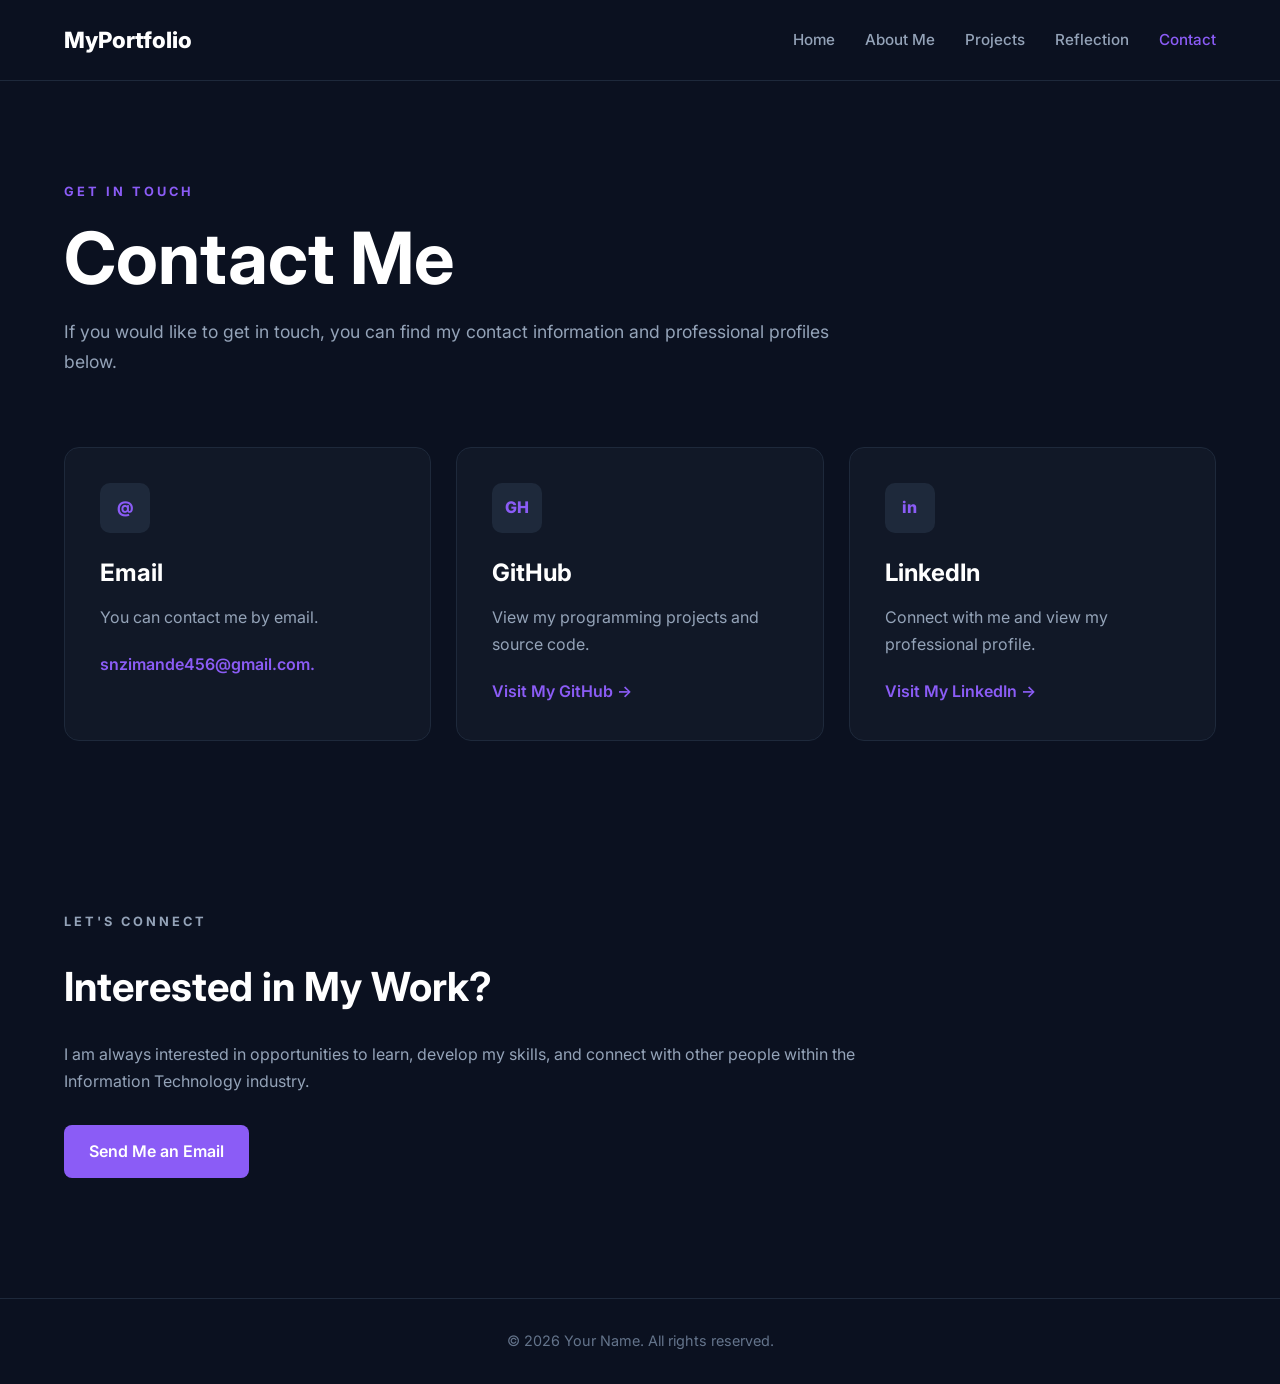
==== contact.html @ 18156eb1 "My portfolio" ====
<!DOCTYPE html>

<html lang="en">
<head>
    <meta charset="UTF-8">
    <meta name="viewport" content="width=device-width, initial-scale=1.0">
    <meta name="description" content="Contact information and professional profiles for Your Name.">
    <title>Contact | My Portfolio</title>
    <link rel="stylesheet" href="style.css">
</head>

<body>

<header>
    <nav class="navbar">
        <div class="logo">MyPortfolio</div>

    <ul class="nav-links">
        <li><a href="index.html">Home</a></li>
        <li><a href="about.html">About Me</a></li>
        <li><a href="projects.html">Projects</a></li>
        <li><a href="reflection.html">Reflection</a></li>
        <li><a href="contact.html" class="active">Contact</a></li>
    </ul>
</nav>

</header>

<main>

<section class="page-header">
    <p class="eyebrow">GET IN TOUCH</p>
    <h1>Contact Me</h1>
    <p>
        If you would like to get in touch, you can find my
        contact information and professional profiles below.
    </p>
</section>


<section class="contact-grid">

    <div class="contact-card">

        <span class="contact-icon">@</span>

        <h2>Email</h2>

        <p>
            You can contact me by email.
        </p>

        <a href="mailto:snzimande456@gmail.com">
            snzimande456@gmail.com.
        </a>

    </div>


    <div class="contact-card">

        <span class="contact-icon">GH</span>

        <h2>GitHub</h2>

        <p>
            View my programming projects and source code.
        </p>

        <a href="https://github.com/ST10183958" target="_blank" rel="noopener noreferrer">
            Visit My GitHub →
        </a>

    </div>


    <div class="contact-card">

        <span class="contact-icon">in</span>

        <h2>LinkedIn</h2>

        <p>
            Connect with me and view my professional profile.
        </p>

        <a href="https://www.linkedin.com/in/sbusiso-nzimande-01b709307/" target="_blank" rel="noopener noreferrer">
            Visit My LinkedIn →
        </a>

    </div>

</section>


<section class="contact-message">

    <div class="section-heading">
        <p class="eyebrow">LET'S CONNECT</p>
        <h2>Interested in My Work?</h2>
    </div>

    <p>
        I am always interested in opportunities to learn, develop
        my skills, and connect with other people within the
        Information Technology industry.
    </p>

    <a href="mailto:your.email@example.com" class="btn primary-btn">
        Send Me an Email
    </a>

</section>

</main>

<footer>
    <p>© 2026 Your Name. All rights reserved.</p>
</footer>

</body>
</html>
---- style.css ----
@import url('https://fonts.googleapis.com/css2?family=Inter:wght@400;500;600;700;800&display=swap');

* {
  margin: 0;
  padding: 0;
  box-sizing: border-box;
  }

html {
scroll-behavior: smooth;
}

body {
font-family: 'Inter', sans-serif;
background: #0b1120;
color: #e5e7eb;
line-height: 1.7;
}

a {
color: inherit;
text-decoration: none;
}

img {
max-width: 100%;
display: block;
}

.navbar {
width: 90%;
max-width: 1200px;
margin: auto;
min-height: 80px;
display: flex;
align-items: center;
justify-content: space-between;
}

header {
border-bottom: 1px solid #1e293b;
background: #0b1120;
}

.logo {
font-size: 1.4rem;
font-weight: 800;
color: #ffffff;
}

.nav-links {
display: flex;
list-style: none;
gap: 30px;
}

.nav-links a {
color: #94a3b8;
font-size: 0.95rem;
font-weight: 500;
transition: 0.3s ease;
}

.nav-links a:hover,
.nav-links a.active {
color: #8b5cf6;
}

main {
width: 90%;
max-width: 1200px;
margin: auto;
}

.hero {
min-height: 650px;
display: grid;
grid-template-columns: 1.2fr 0.8fr;
align-items: center;
gap: 80px;
}

.hero-content {
max-width: 700px;
}

.eyebrow {
color: #8b5cf6;
font-size: 0.8rem;
font-weight: 700;
letter-spacing: 3px;
margin-bottom: 15px;
}

.hero h1 {
font-size: clamp(3rem, 7vw, 5.5rem);
line-height: 1.05;
color: #ffffff;
margin-bottom: 25px;
}

.hero h1 span {
color: #8b5cf6;
}

.hero-text {
color: #94a3b8;
font-size: 1.15rem;
max-width: 650px;
margin-bottom: 35px;
}

.hero-buttons {
display: flex;
gap: 15px;
flex-wrap: wrap;
}

.btn {
display: inline-block;
padding: 13px 25px;
border-radius: 8px;
font-weight: 600;
transition: 0.3s ease;
}

.primary-btn {
background: #8b5cf6;
color: #ffffff;
}

.primary-btn:hover {
background: #7c3aed;
transform: translateY(-2px);
}

.secondary-btn {
border: 1px solid #334155;
color: #ffffff;
}

.secondary-btn:hover {
border-color: #8b5cf6;
color: #8b5cf6;
}

.hero-image {
display: flex;
justify-content: center;
}

.hero-image img {
width: 320px;
height: 380px;
object-fit: cover;
border-radius: 20px;
border: 1px solid #334155;
}

.intro-section,
.content-section {
padding: 100px 0;
max-width: 900px;
}

.section-heading {
margin-bottom: 30px;
}

.section-heading h2 {
font-size: 2.5rem;
color: #ffffff;
line-height: 1.2;
}

.intro-section p,
.content-section > p {
color: #94a3b8;
margin-bottom: 20px;
}

.highlights {
display: grid;
grid-template-columns: repeat(3, 1fr);
gap: 25px;
padding: 30px 0 100px;
}

.highlight-card {
padding: 35px;
border: 1px solid #1e293b;
background: #111827;
border-radius: 15px;
transition: 0.3s ease;
}

.highlight-card:hover {
transform: translateY(-5px);
border-color: #8b5cf6;
}

.card-icon {
color: #8b5cf6;
font-weight: 800;
margin-bottom: 20px;
}

.highlight-card h3 {
color: #ffffff;
margin-bottom: 15px;
}

.highlight-card p {
color: #94a3b8;
margin-bottom: 20px;
}

.highlight-card a,
.project-content > a,
.contact-card a {
color: #8b5cf6;
font-weight: 600;
}

.page-header {
padding: 100px 0 70px;
max-width: 800px;
}

.page-header h1 {
font-size: clamp(2.8rem, 6vw, 4.5rem);
color: #ffffff;
line-height: 1.1;
margin-bottom: 20px;
}

.page-header > p:last-child {
color: #94a3b8;
font-size: 1.1rem;
}

.about-section {
display: grid;
grid-template-columns: 350px 1fr;
gap: 70px;
align-items: center;
padding-bottom: 100px;
}

.about-image img {
width: 100%;
height: 420px;
object-fit: cover;
border-radius: 20px;
border: 1px solid #334155;
}

.about-content h2 {
font-size: 2.3rem;
color: #ffffff;
margin-bottom: 25px;
}

.about-content p {
color: #94a3b8;
margin-bottom: 20px;
}

.skills-grid {
display: grid;
grid-template-columns: repeat(2, 1fr);
gap: 20px;
}

.skill-card {
padding: 30px;
background: #111827;
border: 1px solid #1e293b;
border-radius: 12px;
}

.skill-card h3 {
color: #ffffff;
margin-bottom: 10px;
}

.skill-card p {
color: #94a3b8;
}

.skill-list {
display: flex;
flex-direction: column;
gap: 20px;
}

.skill-item {
display: flex;
gap: 25px;
padding: 25px;
border-left: 2px solid #8b5cf6;
background: #111827;
}

.skill-item > span {
color: #8b5cf6;
font-weight: 800;
}

.skill-item h3 {
color: #ffffff;
margin-bottom: 5px;
}

.skill-item p {
color: #94a3b8;
}

.projects-grid {
display: grid;
grid-template-columns: repeat(2, 1fr);
gap: 30px;
padding-bottom: 100px;
}

.project-card {
background: #111827;
border: 1px solid #1e293b;
border-radius: 15px;
overflow: hidden;
transition: 0.3s ease;
}

.project-card:hover {
transform: translateY(-5px);
border-color: #8b5cf6;
}

.project-image {
height: 250px;
overflow: hidden;
}

.project-image img {
width: 100%;
height: 100%;
object-fit: cover;
}

.project-content {
padding: 30px;
}

.project-number,
.reflection-number {
color: #8b5cf6;
font-size: 0.8rem;
font-weight: 800;
letter-spacing: 2px;
}

.project-content h2 {
color: #ffffff;
margin: 10px 0 15px;
}

.project-content p {
color: #94a3b8;
margin-bottom: 20px;
}

.technology-list {
display: flex;
flex-wrap: wrap;
gap: 8px;
margin-bottom: 25px;
}

.technology-list span {
padding: 5px 10px;
background: #1e293b;
color: #c4b5fd;
border-radius: 5px;
font-size: 0.8rem;
}

.reflection-container {
max-width: 900px;
padding-bottom: 100px;
}

.reflection-card {
padding: 40px;
margin-bottom: 25px;
background: #111827;
border: 1px solid #1e293b;
border-radius: 15px;
}

.reflection-card h2 {
color: #ffffff;
font-size: 1.8rem;
margin: 10px 0 20px;
}

.reflection-card p {
color: #94a3b8;
margin-bottom: 15px;
}

.contact-grid {
display: grid;
grid-template-columns: repeat(3, 1fr);
gap: 25px;
padding-bottom: 100px;
}

.contact-card {
background: #111827;
border: 1px solid #1e293b;
border-radius: 15px;
padding: 35px;
}

.contact-icon {
display: inline-flex;
width: 50px;
height: 50px;
align-items: center;
justify-content: center;
background: #1e293b;
color: #8b5cf6;
border-radius: 10px;
font-weight: 800;
margin-bottom: 20px;
}

.contact-card h2 {
color: #ffffff;
margin-bottom: 10px;
}

.contact-card p {
color: #94a3b8;
margin-bottom: 20px;
}

.contact-message {
max-width: 800px;
padding: 70px 0 120px;
}

.contact-message p {
color: #94a3b8;
margin-bottom: 30px;
}

footer {
border-top: 1px solid #1e293b;
text-align: center;
padding: 30px;
color: #64748b;
font-size: 0.9rem;
}

@media (max-width: 900px) {

.hero {
    grid-template-columns: 1fr;
    gap: 50px;
    padding: 70px 0;
}

.hero-image {
    justify-content: flex-start;
}

.highlights {
    grid-template-columns: 1fr;
}

.about-section {
    grid-template-columns: 1fr;
}

.about-image {
    max-width: 400px;
}

.projects-grid {
    grid-template-columns: 1fr;
}

.contact-grid {
    grid-template-columns: 1fr;
}

}

@media (max-width: 650px) {

.navbar {
    flex-direction: column;
    padding: 20px 0;
    gap: 20px;
}

.nav-links {
    gap: 15px;
    flex-wrap: wrap;
    justify-content: center;
}

.nav-links a {
    font-size: 0.85rem;
}

.hero {
    min-height: auto;
    padding: 70px 0;
}

.hero h1 {
    font-size: 3.2rem;
}

.hero-text {
    font-size: 1rem;
}

.hero-image img {
    width: 260px;
    height: 320px;
}

.page-header {
    padding: 70px 0 50px;
}

.section-heading h2 {
    font-size: 2rem;
}

.skills-grid {
    grid-template-columns: 1fr;
}

.reflection-card {
    padding: 25px;
}

.project-content {
    padding: 25px;
}

.contact-card {
    padding: 25px;
}


}

.qualification-section {
padding-bottom: 100px;
}

.timeline {
position: relative;
max-width: 950px;
margin-top: 50px;
padding-left: 35px;
}

.timeline::before {
content: "";
position: absolute;
left: 7px;
top: 0;
bottom: 0;
width: 2px;
background: #1e293b;
}

.timeline-item {
position: relative;
margin-bottom: 35px;
}

.timeline-marker {
position: absolute;
left: -35px;
top: 35px;
width: 16px;
height: 16px;
border-radius: 50%;
background: #8b5cf6;
border: 4px solid #0b1120;
box-shadow: 0 0 0 2px #8b5cf6;
}

.qualification-card {
background: #111827;
border: 1px solid #1e293b;
border-radius: 15px;
padding: 35px;
transition: 0.3s ease;
}

.qualification-card:hover {
border-color: #8b5cf6;
transform: translateX(5px);
}

.qualification-header {
display: flex;
justify-content: space-between;
align-items: flex-start;
gap: 30px;
margin-bottom: 15px;
}

.qualification-type {
display: inline-block;
color: #8b5cf6;
font-size: 0.75rem;
font-weight: 800;
letter-spacing: 2px;
margin-bottom: 8px;
}

.qualification-header h3 {
color: #ffffff;
font-size: 1.4rem;
}

.qualification-date {
color: #64748b;
font-size: 0.9rem;
white-space: nowrap;
}

.qualification-card h4 {
color: #c4b5fd;
font-size: 1rem;
margin-bottom: 15px;
}

.qualification-card p {
color: #94a3b8;
margin-bottom: 20px;
}

.qualification-tags {
display: flex;
flex-wrap: wrap;
gap: 8px;
}

.qualification-tags span {
background: #1e293b;
color: #c4b5fd;
padding: 5px 10px;
border-radius: 5px;
font-size: 0.8rem;
}

.certificate-grid {
display: grid;
grid-template-columns: repeat(2, 1fr);
gap: 25px;
margin-top: 50px;
}

.certificate-card {
display: flex;
gap: 25px;
padding: 30px;
background: #111827;
border: 1px solid #1e293b;
border-radius: 15px;
transition: 0.3s ease;
}

.certificate-card:hover {
border-color: #8b5cf6;
transform: translateY(-5px);
}

.certificate-icon {
flex-shrink: 0;
width: 65px;
height: 65px;
display: flex;
align-items: center;
justify-content: center;
background: #1e293b;
color: #8b5cf6;
border-radius: 12px;
font-size: 0.7rem;
font-weight: 800;
letter-spacing: 1px;
}

.certificate-content h3 {
color: #ffffff;
font-size: 1.2rem;
margin-bottom: 5px;
}

.certificate-provider {
color: #c4b5fd !important;
font-size: 0.9rem;
margin-bottom: 15px !important;
}

.certificate-content > p:not(.certificate-provider) {
color: #94a3b8;
font-size: 0.9rem;
margin-bottom: 15px;
}

.certificate-date {
color: #64748b;
font-size: 0.8rem;
}

.qualification-summary {
display: grid;
grid-template-columns: 0.7fr 1.3fr;
gap: 60px;
padding: 60px 40px;
margin-bottom: 100px;
background: #111827;
border: 1px solid #1e293b;
border-radius: 15px;
}

.qualification-summary h2 {
color: #ffffff;
font-size: 2rem;
}

.qualification-summary > p {
color: #94a3b8;
}

@media (max-width: 900px) {

.certificate-grid {
    grid-template-columns: 1fr;
}

.qualification-summary {
    grid-template-columns: 1fr;
    gap: 25px;
}

}

@media (max-width: 650px) {

.timeline {
    padding-left: 25px;
}

.timeline-marker {
    left: -25px;
}

.qualification-header {
    flex-direction: column;
    gap: 10px;
}

.qualification-date {
    white-space: normal;
}

.qualification-card {
    padding: 25px;
}

.certificate-card {
    flex-direction: column;
    padding: 25px;
}

.qualification-summary {
    padding: 30px;
}

}
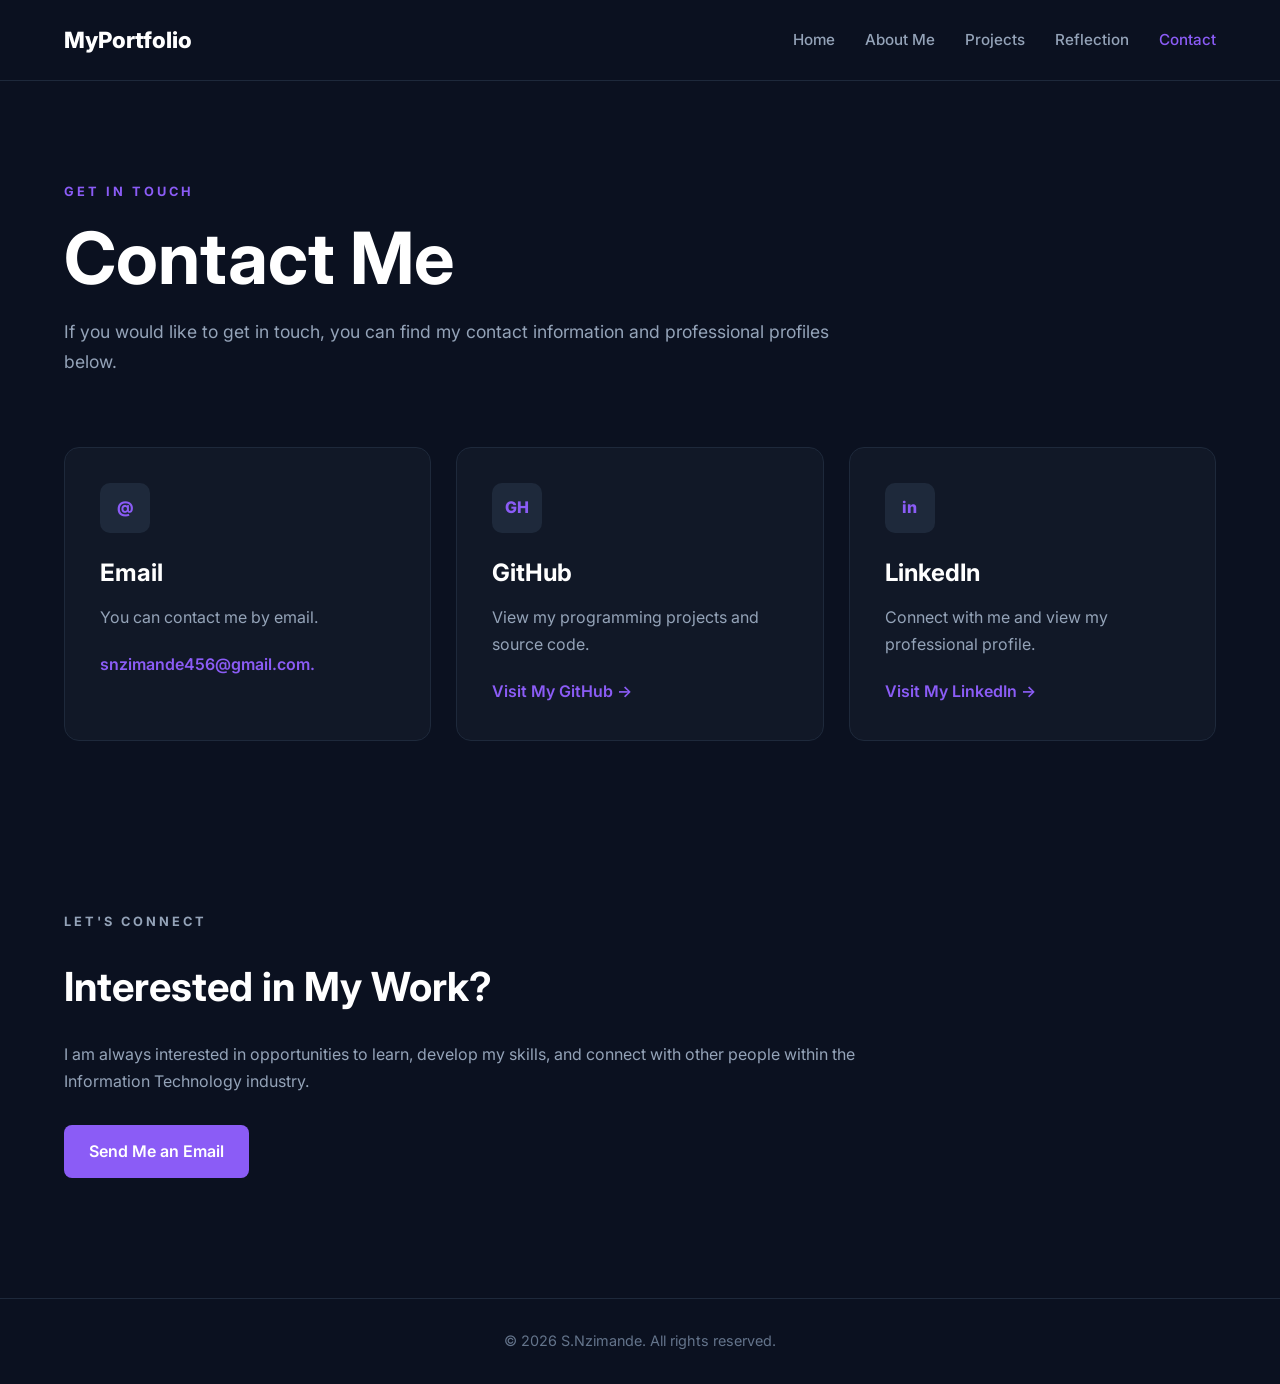
==== commit ad947dec: "fixed footers" ====
--- a/contact.html
+++ b/contact.html
@@ -115,7 +115,7 @@
 </main>
 
 <footer>
-    <p>© 2026 Your Name. All rights reserved.</p>
+    <p>© 2026 S.Nzimande. All rights reserved.</p>
 </footer>
 
 </body>
